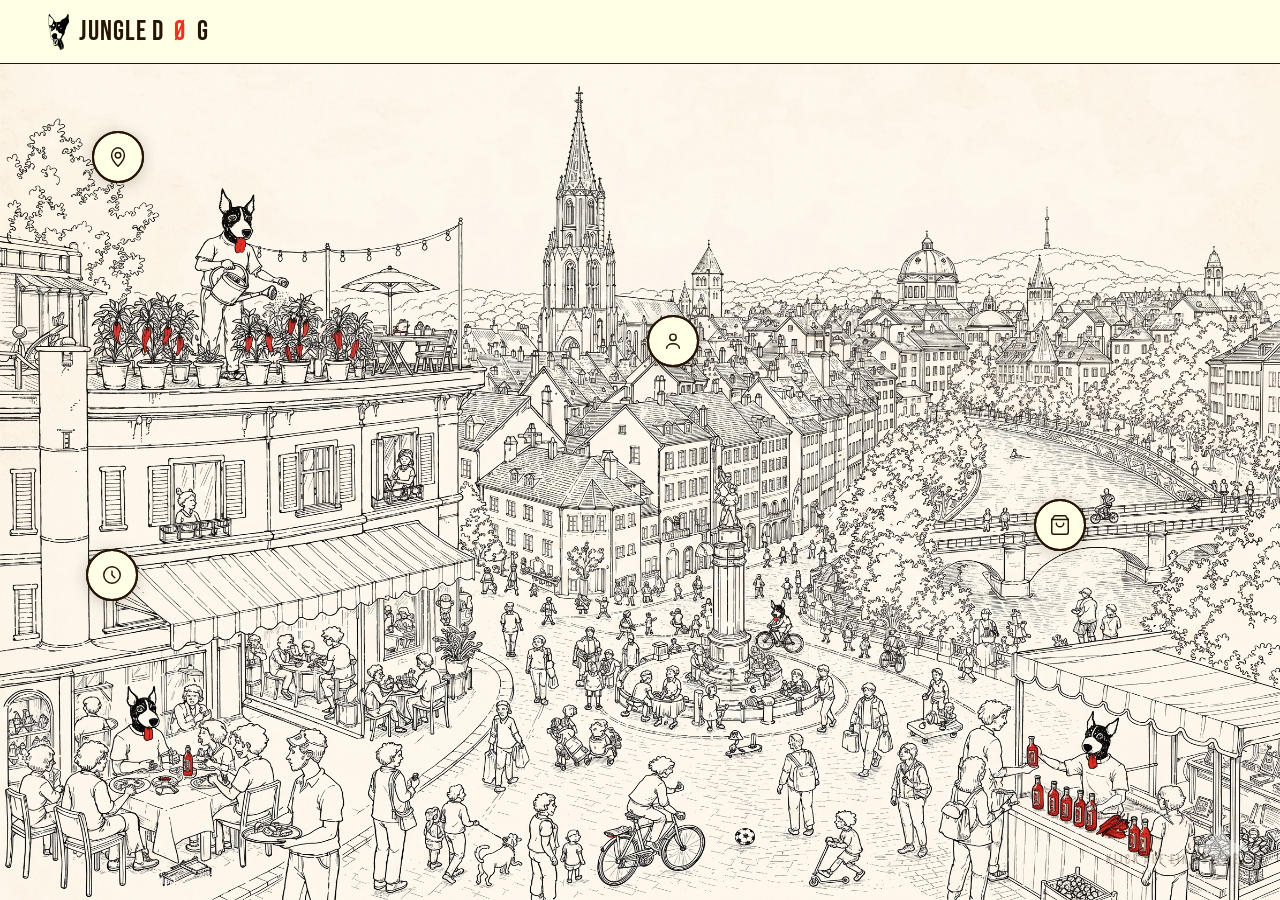
==== index.html @ 403538fb "Initial commit: Jungle Døg website ready for Vercel Neo-brutalist design across 5 pages (index, abou" ====
<!DOCTYPE html>
<html lang="de">
<head>
<meta charset="UTF-8">
<meta name="viewport" content="width=device-width, initial-scale=1.0">
<title>JUNGLE DØG — Bern</title>
<link rel="preconnect" href="https://fonts.googleapis.com">
<link rel="preconnect" href="https://fonts.gstatic.com" crossorigin>
<link href="https://fonts.googleapis.com/css2?family=Bebas+Neue&family=Outfit:wght@300;400;500;600&display=swap" rel="stylesheet">
<style>
*, *::before, *::after { margin: 0; padding: 0; box-sizing: border-box; }

:root {
  --beige: #FFFFE5;
  --red:   #ED3221;
  --dark:  #261507;
  --mid:   #7A6A55;
  --font-display: 'Bebas Neue', sans-serif;
  --font-body:    'Outfit', sans-serif;
}

html, body {
  width: 100%; height: 100%;
  overflow: hidden;
  background: var(--beige);
}

/* ── NAV ── */
nav {
  position: fixed;
  top: 0; left: 0; right: 0;
  z-index: 100;
  display: flex;
  align-items: center;
  justify-content: space-between;
  padding: 0 48px;
  height: 64px;
  background: var(--beige);
  border-bottom: 1.5px solid var(--dark);
}
.nav-logo {
  font-family: var(--font-display);
  font-size: 28px;
  letter-spacing: 0.04em;
  color: var(--dark);
  text-decoration: none;
  display: flex;
  align-items: center;
  gap: 10px;
}
.nav-logo img { height: 36px; width: auto; }
.nav-logo span { color: var(--red); }

/* ── HERO ── */
#hero {
  position: fixed;
  top: 64px; left: 0; right: 0; bottom: 0;
  overflow: hidden;
  background: #F5F0E0;
}
#hero-img {
  width: 100%; height: 100%;
  object-fit: fill;
  display: block;
}

/* ── HOTSPOTS ── */
.hotspot {
  position: absolute;
  display: flex;
  flex-direction: column;
  align-items: center;
  text-decoration: none;
  cursor: pointer;
}
.hotspot-ring {
  width: 52px; height: 52px;
  border-radius: 50%;
  border: 2px solid var(--dark);
  background: var(--beige);
  display: flex; align-items: center; justify-content: center;
  transition: background 0.25s, transform 0.25s;
  box-shadow: 0 2px 16px rgba(38,21,7,0.22);
}
.hotspot-ring svg { width: 22px; height: 22px; }
.hotspot::before {
  content: '';
  position: absolute;
  top: 0; left: 50%;
  transform: translateX(-50%);
  width: 52px; height: 52px;
  border-radius: 50%;
  border: 2px solid var(--dark);
  animation: pulseHot 2.2s ease-out infinite;
  pointer-events: none;
}
.hotspot:nth-child(2)::before { animation-delay: 0.55s; }
.hotspot:nth-child(3)::before { animation-delay: 1.1s; }
.hotspot:nth-child(4)::before { animation-delay: 1.65s; }
@keyframes pulseHot {
  0%   { opacity: 0.65; transform: translateX(-50%) scale(1); }
  100% { opacity: 0;    transform: translateX(-50%) scale(2.4); }
}
.hotspot:hover .hotspot-ring {
  background: var(--dark);
  transform: scale(1.15);
}
.hotspot:hover .hotspot-ring svg path,
.hotspot:hover .hotspot-ring svg rect,
.hotspot:hover .hotspot-ring svg circle,
.hotspot:hover .hotspot-ring svg line,
.hotspot:hover .hotspot-ring svg polyline { stroke: var(--beige) !important; }

.hotspot-label {
  margin-top: 9px;
  font-family: var(--font-body);
  font-size: 11px;
  font-weight: 700;
  letter-spacing: 0.14em;
  text-transform: uppercase;
  color: var(--dark);
  background: var(--beige);
  padding: 4px 11px;
  border: 1.5px solid var(--dark);
  white-space: nowrap;
  opacity: 0;
  transform: translateY(5px);
  transition: opacity 0.2s, transform 0.2s;
  pointer-events: none;
}
.hotspot:hover .hotspot-label {
  opacity: 1;
  transform: translateY(0);
}

/* Hotspot positions */
#hs-anbau   { top: 8%;  left: 6%; }
#hs-about   { top: 30%; left: 45%; }
#hs-gastro  { top: 58%; left: 5%; }
#hs-shop    { top: 52%; left: 80%; }

/* ── CORNER TAG ── */
.corner-tag {
  position: fixed;
  bottom: 32px;
  right: 40px;
  font-family: var(--font-display);
  font-size: 13px;
  letter-spacing: 0.18em;
  color: var(--mid);
  text-transform: uppercase;
  pointer-events: none;
  animation: fadeTag 3s ease 1s both;
}
@keyframes fadeTag {
  0%   { opacity: 0; transform: translateY(6px); }
  30%  { opacity: 1; transform: translateY(0); }
  70%  { opacity: 1; }
  100% { opacity: 0.4; }
}
</style>
</head>
<body>

<nav>
  <a href="/" class="nav-logo">
    <img src="uploads/Jungle Dog Logo.svg" alt="Jungle Dog Logo">
    JUNGLE D<span>Ø</span>G
  </a>
</nav>

<section id="hero">
  <img id="hero-img" src="uploads/jungle-dog-in-bern.png" alt="Jungle Dog in Bern">

  <!-- Anbau -->
  <a class="hotspot" id="hs-anbau" href="anbau.html">
    <div class="hotspot-ring">
      <svg viewBox="0 0 24 24" fill="none">
        <path d="M12 2C8 2 5 6 5 10C5 15 12 22 12 22C12 22 19 15 19 10C19 6 16 2 12 2Z" stroke="#261507" stroke-width="1.6" stroke-linecap="round" stroke-linejoin="round"/>
        <circle cx="12" cy="10" r="3" stroke="#261507" stroke-width="1.6"/>
      </svg>
    </div>
    <span class="hotspot-label">Anbau →</span>
  </a>

  <!-- Über den Jungle Dog -->
  <a class="hotspot" id="hs-about" href="about.html">
    <div class="hotspot-ring">
      <svg viewBox="0 0 24 24" fill="none">
        <circle cx="12" cy="8" r="3.5" stroke="#261507" stroke-width="1.6"/>
        <path d="M5 20C5 17 8 15 12 15C16 15 19 17 19 20" stroke="#261507" stroke-width="1.6" stroke-linecap="round"/>
      </svg>
    </div>
    <span class="hotspot-label">Über den Jungle Dog →</span>
  </a>

  <!-- Partner -->
  <a class="hotspot" id="hs-gastro" href="partner.html">
    <div class="hotspot-ring">
      <svg viewBox="0 0 24 24" fill="none">
        <circle cx="12" cy="12" r="9" stroke="#261507" stroke-width="1.6"/>
        <path d="M12 8V12L15 15" stroke="#261507" stroke-width="1.6" stroke-linecap="round"/>
      </svg>
    </div>
    <span class="hotspot-label">Partner →</span>
  </a>

  <!-- Shop -->
  <a class="hotspot" id="hs-shop" href="shop.html">
    <div class="hotspot-ring">
      <svg viewBox="0 0 24 24" fill="none">
        <path d="M6 2L3 6V20C3 21.1 3.9 22 5 22H19C20.1 22 21 21.1 21 20V6L18 2H6Z" stroke="#261507" stroke-width="1.6" stroke-linecap="round" stroke-linejoin="round"/>
        <line x1="3" y1="6" x2="21" y2="6" stroke="#261507" stroke-width="1.6" stroke-linecap="round"/>
        <path d="M16 10C16 12.2 14.2 14 12 14C9.8 14 8 12.2 8 10" stroke="#261507" stroke-width="1.6" stroke-linecap="round"/>
      </svg>
    </div>
    <span class="hotspot-label">Shop →</span>
  </a>
</section>

<div class="corner-tag">Klick auf eine Szene</div>

</body>
</html>
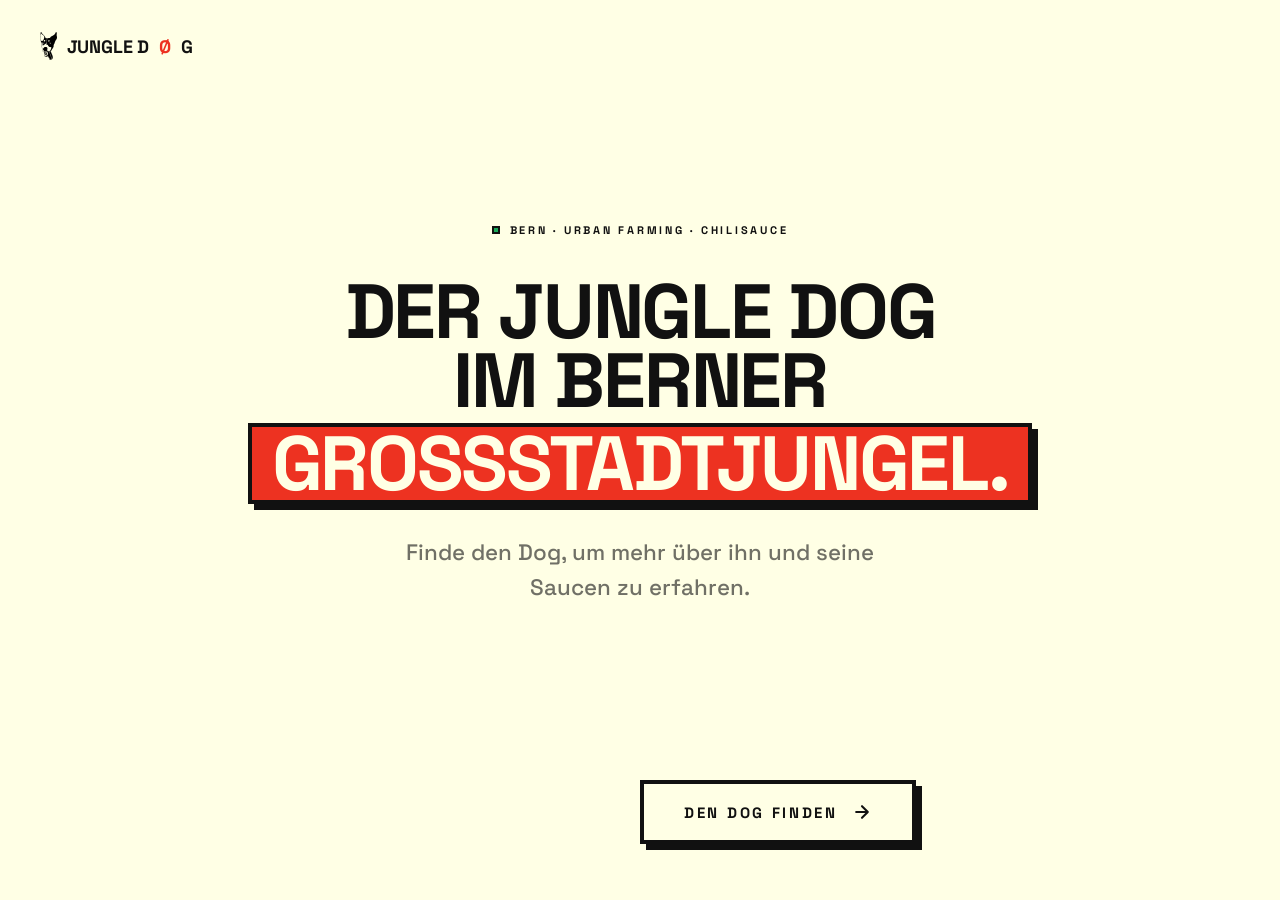
==== commit 149f254d: "Add smooth mouse parallax on intro background image LERP-based parallax (factor 0.06, ~750ms feel) m" ====
--- a/index.html
+++ b/index.html
@@ -6,219 +6,297 @@
 <title>JUNGLE DØG — Bern</title>
 <link rel="preconnect" href="https://fonts.googleapis.com">
 <link rel="preconnect" href="https://fonts.gstatic.com" crossorigin>
-<link href="https://fonts.googleapis.com/css2?family=Bebas+Neue&family=Outfit:wght@300;400;500;600&display=swap" rel="stylesheet">
+<link href="https://fonts.googleapis.com/css2?family=Space+Grotesk:wght@400;500;700;900&display=swap" rel="stylesheet">
 <style>
 *, *::before, *::after { margin: 0; padding: 0; box-sizing: border-box; }
 
 :root {
   --beige: #FFFFE5;
   --red:   #ED3221;
-  --dark:  #261507;
-  --mid:   #7A6A55;
-  --font-display: 'Bebas Neue', sans-serif;
-  --font-body:    'Outfit', sans-serif;
+  --green: #1AAA5A;
+  --dark:  #111111;
+  --font:  'Space Grotesk', sans-serif;
 }
 
 html, body {
   width: 100%; height: 100%;
   overflow: hidden;
   background: var(--beige);
-}
-
-/* ── NAV ── */
-nav {
+  font-family: var(--font);
+}
+
+/* ── BACKGROUND IMAGE (parallax + zooms on click) ── */
+#bg {
   position: fixed;
-  top: 0; left: 0; right: 0;
-  z-index: 100;
+  inset: -5%;          /* oversized so parallax never shows edges */
+  width: 110%;
+  height: 110%;
+  background-image: url('uploads/jungle-dog-in-bern.png');
+  background-size: cover;
+  background-position: center;
+  transform: scale(1.06);
+  transform-origin: center center;
+  opacity: 1;          /* always visible — intro layer sits on top */
+  will-change: transform;
+  z-index: 0;
+}
+
+/* ── INTRO LAYER ── */
+#intro {
+  position: fixed;
+  inset: 0;
+  z-index: 10;
+  background: var(--beige);
   display: flex;
+  flex-direction: column;
   align-items: center;
-  justify-content: space-between;
-  padding: 0 48px;
-  height: 64px;
+  justify-content: center;
+  text-align: center;
+  padding: 48px 24px 120px;
+  transition: opacity 0.6s ease 0.8s;
+}
+#intro.hidden {
+  opacity: 0;
+  pointer-events: none;
+}
+
+/* ── EYEBROW ── */
+.intro-eyebrow {
+  display: inline-flex;
+  align-items: center;
+  gap: 10px;
+  font-size: 11px;
+  font-weight: 900;
+  letter-spacing: 0.25em;
+  text-transform: uppercase;
+  color: var(--dark);
+  opacity: 0;
+  transform: translateY(15px);
+  animation: fadeUp 0.75s cubic-bezier(0.645, 0.045, 0.355, 1) 0.2s forwards;
+  margin-bottom: 40px;
+}
+.eyebrow-dot {
+  width: 8px; height: 8px;
+  background: var(--green);
+  border: 2px solid var(--dark);
+  flex-shrink: 0;
+}
+
+/* ── TITLE ── */
+.intro-title {
+  font-size: clamp(2.2rem, 6vw, 7rem);
+  font-weight: 900;
+  line-height: 0.9;
+  letter-spacing: -0.03em;
+  text-transform: uppercase;
+  color: var(--dark);
+  max-width: 900px;
+  opacity: 0;
+  transform: translateY(15px);
+  animation: fadeUp 0.75s cubic-bezier(0.645, 0.045, 0.355, 1) 0.45s forwards;
+  margin-bottom: 32px;
+}
+.intro-title .hl {
+  display: inline-block;
+  background: var(--red);
+  color: var(--beige);
+  border: 4px solid var(--dark);
+  box-shadow: 6px 6px 0 var(--dark);
+  padding: 2px 20px;
+  margin-top: 8px;
+}
+
+/* ── SUBTITLE ── */
+.intro-sub {
+  font-size: clamp(1rem, 2vw, 1.4rem);
+  font-weight: 500;
+  line-height: 1.55;
+  color: rgba(17,17,17,0.6);
+  max-width: 520px;
+  opacity: 0;
+  transform: translateY(15px);
+  animation: fadeUp 0.75s cubic-bezier(0.645, 0.045, 0.355, 1) 0.7s forwards;
+}
+
+/* ── BUTTON (fixed bottom, like Max Mara) ── */
+.intro-btn-wrap {
+  position: fixed;
+  bottom: clamp(32px, 5vw, 56px);
+  left: 50%;
+  transform: translateX(-50%);
+  z-index: 20;
+  opacity: 0;
+  animation: fadeUp 0.75s cubic-bezier(0.645, 0.045, 0.355, 1) 1.0s forwards;
+}
+.intro-btn-wrap.hidden {
+  opacity: 0 !important;
+  pointer-events: none;
+  transition: opacity 0.4s ease;
+}
+
+.intro-btn {
+  display: inline-flex;
+  align-items: center;
+  gap: 14px;
+  font-family: var(--font);
+  font-size: clamp(12px, 1.4vw, 15px);
+  font-weight: 900;
+  letter-spacing: 0.18em;
+  text-transform: uppercase;
+  text-decoration: none;
+  color: var(--dark);
   background: var(--beige);
-  border-bottom: 1.5px solid var(--dark);
-}
-.nav-logo {
-  font-family: var(--font-display);
-  font-size: 28px;
-  letter-spacing: 0.04em;
+  border: 4px solid var(--dark);
+  box-shadow: 6px 6px 0 var(--dark);
+  padding: 18px 40px;
+  cursor: pointer;
+  white-space: nowrap;
+  transition: box-shadow 0.2s ease, transform 0.2s ease;
+}
+.intro-btn:hover {
+  box-shadow: 2px 2px 0 var(--dark);
+  transform: translate(4px, 4px);
+}
+.intro-btn svg {
+  transition: transform 0.3s ease;
+}
+.intro-btn:hover svg {
+  transform: translateX(4px);
+}
+
+/* ── LOGO (top left) ── */
+.intro-logo {
+  position: fixed;
+  top: 32px;
+  left: 40px;
+  z-index: 20;
+  font-size: 18px;
+  font-weight: 900;
+  letter-spacing: -0.01em;
+  text-transform: uppercase;
   color: var(--dark);
   text-decoration: none;
   display: flex;
   align-items: center;
   gap: 10px;
-}
-.nav-logo img { height: 36px; width: auto; }
-.nav-logo span { color: var(--red); }
-
-/* ── HERO ── */
-#hero {
-  position: fixed;
-  top: 64px; left: 0; right: 0; bottom: 0;
-  overflow: hidden;
-  background: #F5F0E0;
-}
-#hero-img {
-  width: 100%; height: 100%;
-  object-fit: fill;
-  display: block;
-}
-
-/* ── HOTSPOTS ── */
-.hotspot {
-  position: absolute;
-  display: flex;
-  flex-direction: column;
-  align-items: center;
-  text-decoration: none;
-  cursor: pointer;
-}
-.hotspot-ring {
-  width: 52px; height: 52px;
-  border-radius: 50%;
-  border: 2px solid var(--dark);
-  background: var(--beige);
-  display: flex; align-items: center; justify-content: center;
-  transition: background 0.25s, transform 0.25s;
-  box-shadow: 0 2px 16px rgba(38,21,7,0.22);
-}
-.hotspot-ring svg { width: 22px; height: 22px; }
-.hotspot::before {
-  content: '';
-  position: absolute;
-  top: 0; left: 50%;
-  transform: translateX(-50%);
-  width: 52px; height: 52px;
-  border-radius: 50%;
-  border: 2px solid var(--dark);
-  animation: pulseHot 2.2s ease-out infinite;
-  pointer-events: none;
-}
-.hotspot:nth-child(2)::before { animation-delay: 0.55s; }
-.hotspot:nth-child(3)::before { animation-delay: 1.1s; }
-.hotspot:nth-child(4)::before { animation-delay: 1.65s; }
-@keyframes pulseHot {
-  0%   { opacity: 0.65; transform: translateX(-50%) scale(1); }
-  100% { opacity: 0;    transform: translateX(-50%) scale(2.4); }
-}
-.hotspot:hover .hotspot-ring {
-  background: var(--dark);
-  transform: scale(1.15);
-}
-.hotspot:hover .hotspot-ring svg path,
-.hotspot:hover .hotspot-ring svg rect,
-.hotspot:hover .hotspot-ring svg circle,
-.hotspot:hover .hotspot-ring svg line,
-.hotspot:hover .hotspot-ring svg polyline { stroke: var(--beige) !important; }
-
-.hotspot-label {
-  margin-top: 9px;
-  font-family: var(--font-body);
-  font-size: 11px;
-  font-weight: 700;
-  letter-spacing: 0.14em;
-  text-transform: uppercase;
-  color: var(--dark);
-  background: var(--beige);
-  padding: 4px 11px;
-  border: 1.5px solid var(--dark);
-  white-space: nowrap;
-  opacity: 0;
-  transform: translateY(5px);
-  transition: opacity 0.2s, transform 0.2s;
-  pointer-events: none;
-}
-.hotspot:hover .hotspot-label {
-  opacity: 1;
-  transform: translateY(0);
-}
-
-/* Hotspot positions */
-#hs-anbau   { top: 8%;  left: 6%; }
-#hs-about   { top: 30%; left: 45%; }
-#hs-gastro  { top: 58%; left: 5%; }
-#hs-shop    { top: 52%; left: 80%; }
-
-/* ── CORNER TAG ── */
-.corner-tag {
-  position: fixed;
-  bottom: 32px;
-  right: 40px;
-  font-family: var(--font-display);
-  font-size: 13px;
-  letter-spacing: 0.18em;
-  color: var(--mid);
-  text-transform: uppercase;
-  pointer-events: none;
-  animation: fadeTag 3s ease 1s both;
-}
-@keyframes fadeTag {
-  0%   { opacity: 0; transform: translateY(6px); }
-  30%  { opacity: 1; transform: translateY(0); }
-  70%  { opacity: 1; }
-  100% { opacity: 0.4; }
+  opacity: 0;
+  animation: fadeUp 0.6s ease 0.1s forwards;
+}
+.intro-logo img { height: 28px; width: auto; }
+.intro-logo .ø { color: var(--red); }
+
+/* ── ANIMATION ── */
+@keyframes fadeUp {
+  from { opacity: 0; transform: translateY(15px); }
+  to   { opacity: 1; transform: translateY(0); }
+}
+
+@media (prefers-reduced-motion: reduce) {
+  .intro-eyebrow, .intro-title, .intro-sub, .intro-btn-wrap, .intro-logo {
+    animation: none;
+    opacity: 1;
+    transform: none;
+  }
+  #bg { transition: none; }
 }
 </style>
 </head>
 <body>
 
-<nav>
-  <a href="/" class="nav-logo">
-    <img src="uploads/Jungle Dog Logo.svg" alt="Jungle Dog Logo">
-    JUNGLE D<span>Ø</span>G
+<div id="bg"></div>
+
+<a href="/map" class="intro-logo" aria-label="Jungle Dog Startseite">
+  <img src="uploads/Jungle Dog Logo.svg" alt="Jungle Dog Logo">
+  JUNGLE D<span class="ø">Ø</span>G
+</a>
+
+<div id="intro">
+  <div class="intro-eyebrow">
+    <span class="eyebrow-dot"></span>
+    Bern · Urban Farming · Chilisauce
+  </div>
+  <h1 class="intro-title">
+    Der Jungle Dog<br>
+    im Berner<br>
+    <span class="hl">Grossstadtjungel.</span>
+  </h1>
+  <p class="intro-sub">
+    Finde den Dog, um mehr über ihn und seine Saucen zu erfahren.
+  </p>
+</div>
+
+<div class="intro-btn-wrap" id="btn-wrap">
+  <a href="/map" class="intro-btn" id="cta-btn">
+    Den Dog finden
+    <svg width="20" height="20" viewBox="0 0 24 24" fill="none">
+      <path d="M5 12H19M19 12L12 5M19 12L12 19" stroke="currentColor" stroke-width="2.5" stroke-linecap="round" stroke-linejoin="round"/>
+    </svg>
   </a>
-</nav>
-
-<section id="hero">
-  <img id="hero-img" src="uploads/jungle-dog-in-bern.png" alt="Jungle Dog in Bern">
-
-  <!-- Anbau -->
-  <a class="hotspot" id="hs-anbau" href="anbau.html">
-    <div class="hotspot-ring">
-      <svg viewBox="0 0 24 24" fill="none">
-        <path d="M12 2C8 2 5 6 5 10C5 15 12 22 12 22C12 22 19 15 19 10C19 6 16 2 12 2Z" stroke="#261507" stroke-width="1.6" stroke-linecap="round" stroke-linejoin="round"/>
-        <circle cx="12" cy="10" r="3" stroke="#261507" stroke-width="1.6"/>
-      </svg>
-    </div>
-    <span class="hotspot-label">Anbau →</span>
-  </a>
-
-  <!-- Über den Jungle Dog -->
-  <a class="hotspot" id="hs-about" href="about.html">
-    <div class="hotspot-ring">
-      <svg viewBox="0 0 24 24" fill="none">
-        <circle cx="12" cy="8" r="3.5" stroke="#261507" stroke-width="1.6"/>
-        <path d="M5 20C5 17 8 15 12 15C16 15 19 17 19 20" stroke="#261507" stroke-width="1.6" stroke-linecap="round"/>
-      </svg>
-    </div>
-    <span class="hotspot-label">Über den Jungle Dog →</span>
-  </a>
-
-  <!-- Partner -->
-  <a class="hotspot" id="hs-gastro" href="partner.html">
-    <div class="hotspot-ring">
-      <svg viewBox="0 0 24 24" fill="none">
-        <circle cx="12" cy="12" r="9" stroke="#261507" stroke-width="1.6"/>
-        <path d="M12 8V12L15 15" stroke="#261507" stroke-width="1.6" stroke-linecap="round"/>
-      </svg>
-    </div>
-    <span class="hotspot-label">Partner →</span>
-  </a>
-
-  <!-- Shop -->
-  <a class="hotspot" id="hs-shop" href="shop.html">
-    <div class="hotspot-ring">
-      <svg viewBox="0 0 24 24" fill="none">
-        <path d="M6 2L3 6V20C3 21.1 3.9 22 5 22H19C20.1 22 21 21.1 21 20V6L18 2H6Z" stroke="#261507" stroke-width="1.6" stroke-linecap="round" stroke-linejoin="round"/>
-        <line x1="3" y1="6" x2="21" y2="6" stroke="#261507" stroke-width="1.6" stroke-linecap="round"/>
-        <path d="M16 10C16 12.2 14.2 14 12 14C9.8 14 8 12.2 8 10" stroke="#261507" stroke-width="1.6" stroke-linecap="round"/>
-      </svg>
-    </div>
-    <span class="hotspot-label">Shop →</span>
-  </a>
-</section>
-
-<div class="corner-tag">Klick auf eine Szene</div>
+</div>
+
+<script>
+const btn     = document.getElementById('cta-btn');
+const intro   = document.getElementById('intro');
+const btnWrap = document.getElementById('btn-wrap');
+const bg      = document.getElementById('bg');
+
+// ── MOUSE PARALLAX ──────────────────────────────────────────────
+// Smooth LERP-based parallax identical to Max Mara's Apollo system.
+// Mouse offset from centre → gentle translate on the background image.
+// Range: ±20px horizontal, ±14px vertical (scaled by viewport).
+const PARALLAX_X  = 20;   // max px shift left/right
+const PARALLAX_Y  = 14;   // max px shift up/down
+const LERP_FACTOR = 0.06; // smoothing (0 = never arrives, 1 = instant) — ~750ms feel
+
+let mouseX = 0, mouseY = 0;   // raw target (normalised –1…1)
+let curX   = 0, curY   = 0;   // current smoothed value
+let animating = false;         // becomes false after click
+
+document.addEventListener('pointermove', (e) => {
+  mouseX = (e.clientX / window.innerWidth  * 2 - 1); // –1 … +1
+  mouseY = (e.clientY / window.innerHeight * 2 - 1);
+}, { passive: true });
+
+function parallaxLoop() {
+  if (animating) return; // hand off to zoom animation on click
+
+  // LERP toward target
+  curX += (mouseX - curX) * LERP_FACTOR;
+  curY += (mouseY - curY) * LERP_FACTOR;
+
+  const tx = curX * PARALLAX_X;
+  const ty = curY * PARALLAX_Y;
+
+  // Keep base scale slightly >1 so parallax shift never reveals edges
+  bg.style.transform = `scale(1.06) translate(${tx}px, ${ty}px)`;
+
+  requestAnimationFrame(parallaxLoop);
+}
+
+// Start loop once bg is visible (it fades in via CSS opacity)
+requestAnimationFrame(parallaxLoop);
+
+// ── CLICK → ZOOM ────────────────────────────────────────────────
+btn.addEventListener('click', function(e) {
+  e.preventDefault();
+  const dest = btn.getAttribute('href');
+
+  animating = true;
+
+  // Fade out text + button
+  intro.classList.add('hidden');
+  btnWrap.classList.add('hidden');
+
+  // Override parallax transform with CSS zoom transition
+  bg.style.transition = 'transform 1.4s cubic-bezier(0.4, 0, 0.2, 1), opacity 1.4s cubic-bezier(0.4, 0, 0.2, 1)';
+  requestAnimationFrame(() => {
+    bg.style.transform = 'scale(1.18)';
+    bg.style.opacity   = '1';
+  });
+
+  setTimeout(() => { window.location.href = dest; }, 1400);
+});
+</script>
 
 </body>
 </html>
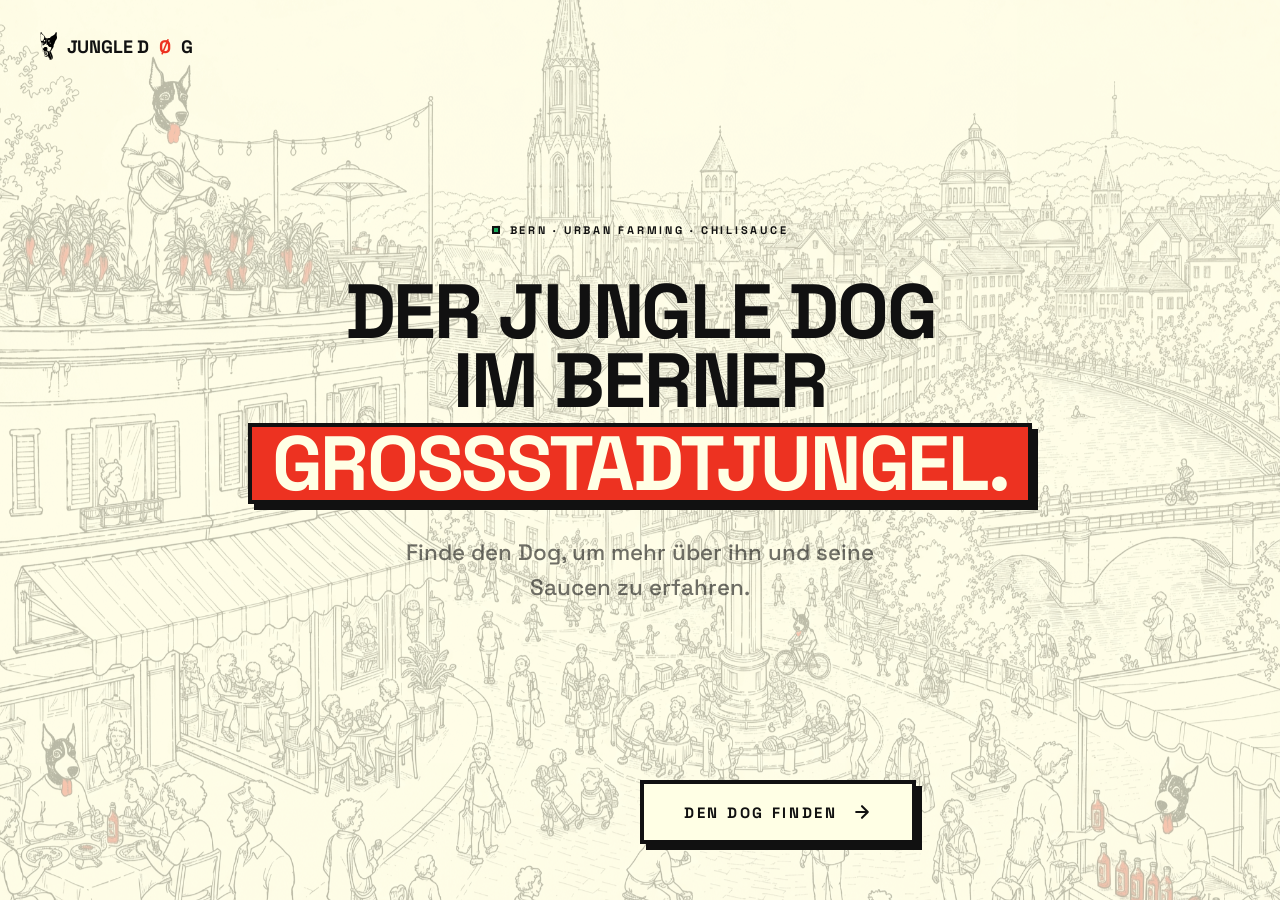
==== commit 605196f4: "Fix parallax: make background image visible during intro Removed opaque beige background from #intro" ====
--- a/index.html
+++ b/index.html
@@ -28,7 +28,7 @@
 /* ── BACKGROUND IMAGE (parallax + zooms on click) ── */
 #bg {
   position: fixed;
-  inset: -5%;          /* oversized so parallax never shows edges */
+  inset: -5%;
   width: 110%;
   height: 110%;
   background-image: url('uploads/jungle-dog-in-bern.png');
@@ -36,17 +36,27 @@
   background-position: center;
   transform: scale(1.06);
   transform-origin: center center;
-  opacity: 1;          /* always visible — intro layer sits on top */
   will-change: transform;
   z-index: 0;
 }
 
+/* beige overlay so text stays readable */
+#bg-overlay {
+  position: fixed;
+  inset: 0;
+  z-index: 1;
+  background: rgba(255, 255, 229, 0.72);
+  transition: opacity 0.6s ease 0.8s;
+  pointer-events: none;
+}
+#bg-overlay.hidden { opacity: 0; }
+
 /* ── INTRO LAYER ── */
 #intro {
   position: fixed;
   inset: 0;
   z-index: 10;
-  background: var(--beige);
+  background: transparent;
   display: flex;
   flex-direction: column;
   align-items: center;
@@ -204,6 +214,7 @@
 <body>
 
 <div id="bg"></div>
+<div id="bg-overlay"></div>
 
 <a href="/map" class="intro-logo" aria-label="Jungle Dog Startseite">
   <img src="uploads/Jungle Dog Logo.svg" alt="Jungle Dog Logo">
@@ -235,10 +246,11 @@
 </div>
 
 <script>
-const btn     = document.getElementById('cta-btn');
-const intro   = document.getElementById('intro');
-const btnWrap = document.getElementById('btn-wrap');
-const bg      = document.getElementById('bg');
+const btn       = document.getElementById('cta-btn');
+const intro     = document.getElementById('intro');
+const btnWrap   = document.getElementById('btn-wrap');
+const bg        = document.getElementById('bg');
+const bgOverlay = document.getElementById('bg-overlay');
 
 // ── MOUSE PARALLAX ──────────────────────────────────────────────
 // Smooth LERP-based parallax identical to Max Mara's Apollo system.
@@ -283,9 +295,10 @@
 
   animating = true;
 
-  // Fade out text + button
+  // Fade out text, button and overlay
   intro.classList.add('hidden');
   btnWrap.classList.add('hidden');
+  bgOverlay.classList.add('hidden');
 
   // Override parallax transform with CSS zoom transition
   bg.style.transition = 'transform 1.4s cubic-bezier(0.4, 0, 0.2, 1), opacity 1.4s cubic-bezier(0.4, 0, 0.2, 1)';
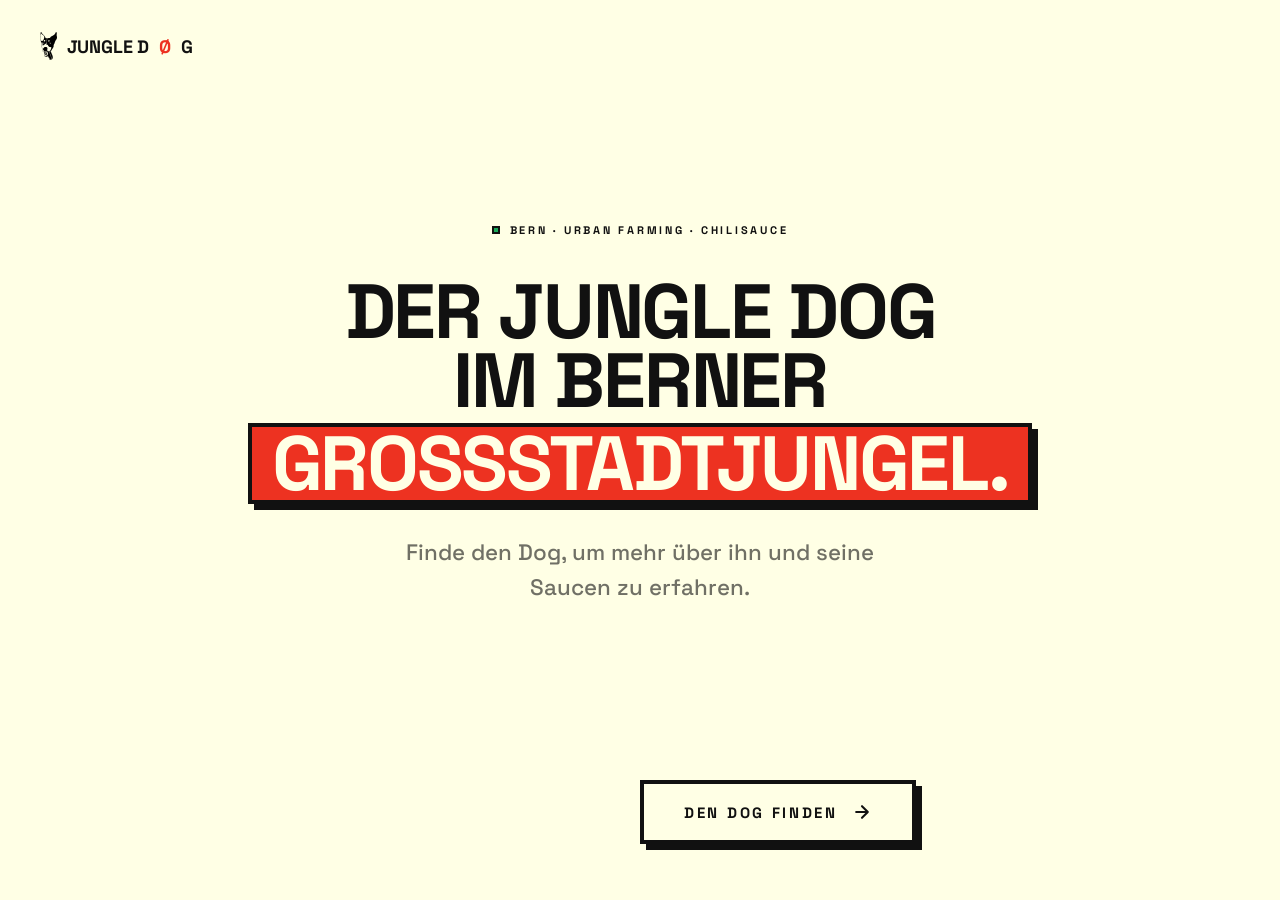
==== commit dcc23895: "Change hero image to Jungle Dog Home.png Co-Authored-By: Claude Sonnet 4.6 <noreply@anthropic.com>" ====
--- a/index.html
+++ b/index.html
@@ -31,7 +31,7 @@
   inset: -5%;
   width: 110%;
   height: 110%;
-  background-image: url('uploads/jungle-dog-in-bern.png');
+  background-image: url('Bilder/Webseite/Jungle Dog Home.png');
   background-size: cover;
   background-position: center;
   transform: scale(1.06);
@@ -253,39 +253,31 @@
 const bgOverlay = document.getElementById('bg-overlay');
 
 // ── MOUSE PARALLAX ──────────────────────────────────────────────
-// Smooth LERP-based parallax identical to Max Mara's Apollo system.
-// Mouse offset from centre → gentle translate on the background image.
-// Range: ±20px horizontal, ±14px vertical (scaled by viewport).
-const PARALLAX_X  = 20;   // max px shift left/right
-const PARALLAX_Y  = 14;   // max px shift up/down
-const LERP_FACTOR = 0.06; // smoothing (0 = never arrives, 1 = instant) — ~750ms feel
-
-let mouseX = 0, mouseY = 0;   // raw target (normalised –1…1)
-let curX   = 0, curY   = 0;   // current smoothed value
-let animating = false;         // becomes false after click
+const PARALLAX_X  = 20;
+const PARALLAX_Y  = 14;
+const LERP_FACTOR = 0.06;
+
+let mouseX = 0, mouseY = 0;
+let curX   = 0, curY   = 0;
+let baseScale = 1.06; // increases to 1.18 during zoom
 
 document.addEventListener('pointermove', (e) => {
-  mouseX = (e.clientX / window.innerWidth  * 2 - 1); // –1 … +1
+  mouseX = (e.clientX / window.innerWidth  * 2 - 1);
   mouseY = (e.clientY / window.innerHeight * 2 - 1);
 }, { passive: true });
 
 function parallaxLoop() {
-  if (animating) return; // hand off to zoom animation on click
-
-  // LERP toward target
   curX += (mouseX - curX) * LERP_FACTOR;
   curY += (mouseY - curY) * LERP_FACTOR;
 
   const tx = curX * PARALLAX_X;
   const ty = curY * PARALLAX_Y;
 
-  // Keep base scale slightly >1 so parallax shift never reveals edges
-  bg.style.transform = `scale(1.06) translate(${tx}px, ${ty}px)`;
+  bg.style.transform = `scale(${baseScale}) translate(${tx}px, ${ty}px)`;
 
   requestAnimationFrame(parallaxLoop);
 }
 
-// Start loop once bg is visible (it fades in via CSS opacity)
 requestAnimationFrame(parallaxLoop);
 
 // ── CLICK → ZOOM ────────────────────────────────────────────────
@@ -293,21 +285,35 @@
   e.preventDefault();
   const dest = btn.getAttribute('href');
 
-  animating = true;
-
   // Fade out text, button and overlay
   intro.classList.add('hidden');
   btnWrap.classList.add('hidden');
   bgOverlay.classList.add('hidden');
 
-  // Override parallax transform with CSS zoom transition
-  bg.style.transition = 'transform 1.4s cubic-bezier(0.4, 0, 0.2, 1), opacity 1.4s cubic-bezier(0.4, 0, 0.2, 1)';
-  requestAnimationFrame(() => {
-    bg.style.transform = 'scale(1.18)';
-    bg.style.opacity   = '1';
-  });
-
-  setTimeout(() => { window.location.href = dest; }, 1400);
+  // Animate baseScale from 1.06 → 1.18 over 1400ms
+  // parallaxLoop keeps running and reads the updated baseScale each frame
+  const startScale = 1.06;
+  const endScale   = 1.18;
+  const duration   = 1400;
+  const startTime  = performance.now();
+
+  function easeInOut(t) {
+    return t < 0.5 ? 2 * t * t : -1 + (4 - 2 * t) * t;
+  }
+
+  function zoomTick(now) {
+    const elapsed  = now - startTime;
+    const progress = Math.min(elapsed / duration, 1);
+    baseScale = startScale + (endScale - startScale) * easeInOut(progress);
+
+    if (progress < 1) {
+      requestAnimationFrame(zoomTick);
+    } else {
+      window.location.href = dest;
+    }
+  }
+
+  requestAnimationFrame(zoomTick);
 });
 </script>
 
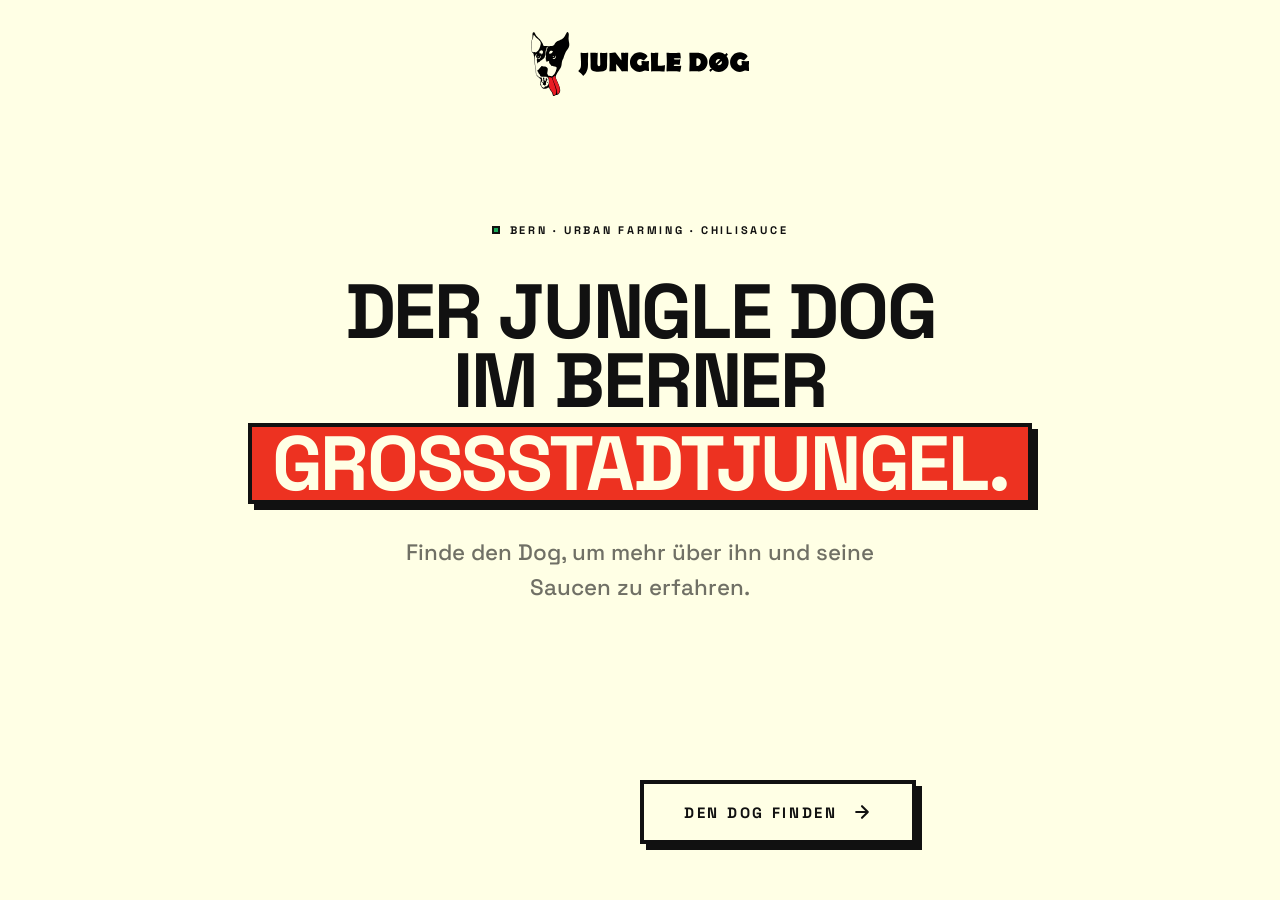
==== commit e3a7b6f2: "Center logo (SVG mit Schrift) and layout on intro page Co-Authored-By: Claude Sonnet 4.6 <noreply@an" ====
--- a/index.html
+++ b/index.html
@@ -31,7 +31,7 @@
   inset: -5%;
   width: 110%;
   height: 110%;
-  background-image: url('Bilder/Webseite/Jungle Dog Home.png');
+  background-image: url('Bilder/Webseite/jungle-dog-home.png');
   background-size: cover;
   background-position: center;
   transform: scale(1.06);
@@ -174,26 +174,23 @@
   transform: translateX(4px);
 }
 
-/* ── LOGO (top left) ── */
+/* ── LOGO (top center) ── */
 .intro-logo {
   position: fixed;
   top: 32px;
-  left: 40px;
+  left: 50%;
+  transform: translateX(-50%);
   z-index: 20;
-  font-size: 18px;
-  font-weight: 900;
-  letter-spacing: -0.01em;
-  text-transform: uppercase;
-  color: var(--dark);
   text-decoration: none;
-  display: flex;
-  align-items: center;
-  gap: 10px;
-  opacity: 0;
-  animation: fadeUp 0.6s ease 0.1s forwards;
-}
-.intro-logo img { height: 28px; width: auto; }
-.intro-logo .ø { color: var(--red); }
+  display: block;
+  opacity: 0;
+  animation: fadeLogoIn 0.6s ease 0.1s forwards;
+}
+.intro-logo img { height: 64px; width: auto; display: block; }
+@keyframes fadeLogoIn {
+  from { opacity: 0; transform: translateX(-50%) translateY(-8px); }
+  to   { opacity: 1; transform: translateX(-50%) translateY(0); }
+}
 
 /* ── ANIMATION ── */
 @keyframes fadeUp {
@@ -202,11 +199,16 @@
 }
 
 @media (prefers-reduced-motion: reduce) {
-  .intro-eyebrow, .intro-title, .intro-sub, .intro-btn-wrap, .intro-logo {
+  .intro-eyebrow, .intro-title, .intro-sub, .intro-btn-wrap {
     animation: none;
     opacity: 1;
     transform: none;
   }
+  .intro-logo {
+    animation: none;
+    opacity: 1;
+    transform: translateX(-50%);
+  }
   #bg { transition: none; }
 }
 </style>
@@ -217,8 +219,7 @@
 <div id="bg-overlay"></div>
 
 <a href="/map" class="intro-logo" aria-label="Jungle Dog Startseite">
-  <img src="uploads/Jungle Dog Logo.svg" alt="Jungle Dog Logo">
-  JUNGLE D<span class="ø">Ø</span>G
+  <img src="Bilder/Logo/jungle-dog-logo-mit-schrift.svg" alt="Jungle Dog Logo">
 </a>
 
 <div id="intro">
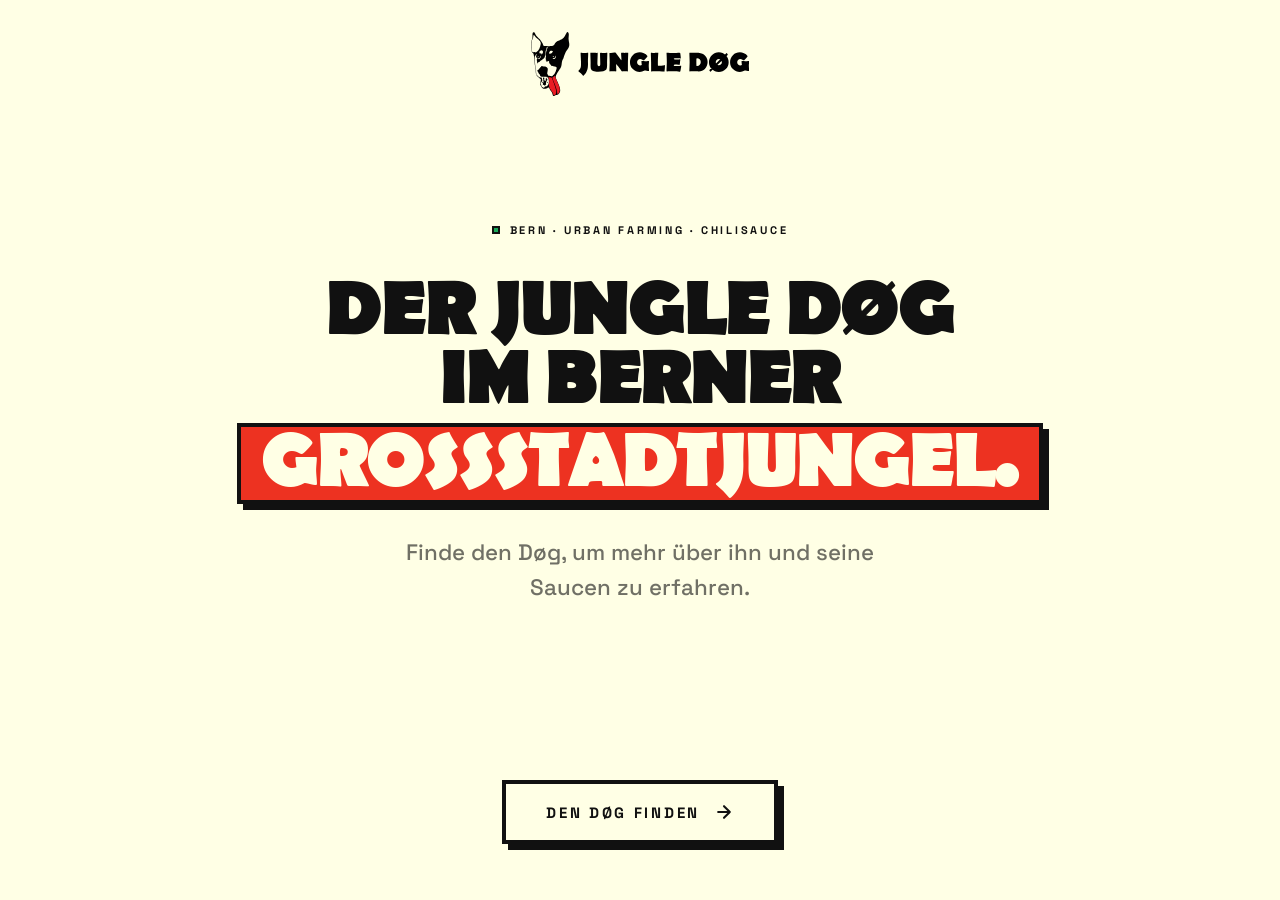
==== commit abc7441e: "Add partner map, tabs, zoom; sauce card redesign, chili icons, T-shirt image - partner.html: interac" ====
--- a/index.html
+++ b/index.html
@@ -1,322 +1,383 @@
 <!DOCTYPE html>
 <html lang="de">
+
 <head>
-<meta charset="UTF-8">
-<meta name="viewport" content="width=device-width, initial-scale=1.0">
-<title>JUNGLE DØG — Bern</title>
-<link rel="preconnect" href="https://fonts.googleapis.com">
-<link rel="preconnect" href="https://fonts.gstatic.com" crossorigin>
-<link href="https://fonts.googleapis.com/css2?family=Space+Grotesk:wght@400;500;700;900&display=swap" rel="stylesheet">
-<style>
-*, *::before, *::after { margin: 0; padding: 0; box-sizing: border-box; }
-
-:root {
-  --beige: #FFFFE5;
-  --red:   #ED3221;
-  --green: #1AAA5A;
-  --dark:  #111111;
-  --font:  'Space Grotesk', sans-serif;
-}
-
-html, body {
-  width: 100%; height: 100%;
-  overflow: hidden;
-  background: var(--beige);
-  font-family: var(--font);
-}
-
-/* ── BACKGROUND IMAGE (parallax + zooms on click) ── */
-#bg {
-  position: fixed;
-  inset: -5%;
-  width: 110%;
-  height: 110%;
-  background-image: url('Bilder/Webseite/jungle-dog-home.png');
-  background-size: cover;
-  background-position: center;
-  transform: scale(1.06);
-  transform-origin: center center;
-  will-change: transform;
-  z-index: 0;
-}
-
-/* beige overlay so text stays readable */
-#bg-overlay {
-  position: fixed;
-  inset: 0;
-  z-index: 1;
-  background: rgba(255, 255, 229, 0.72);
-  transition: opacity 0.6s ease 0.8s;
-  pointer-events: none;
-}
-#bg-overlay.hidden { opacity: 0; }
-
-/* ── INTRO LAYER ── */
-#intro {
-  position: fixed;
-  inset: 0;
-  z-index: 10;
-  background: transparent;
-  display: flex;
-  flex-direction: column;
-  align-items: center;
-  justify-content: center;
-  text-align: center;
-  padding: 48px 24px 120px;
-  transition: opacity 0.6s ease 0.8s;
-}
-#intro.hidden {
-  opacity: 0;
-  pointer-events: none;
-}
-
-/* ── EYEBROW ── */
-.intro-eyebrow {
-  display: inline-flex;
-  align-items: center;
-  gap: 10px;
-  font-size: 11px;
-  font-weight: 900;
-  letter-spacing: 0.25em;
-  text-transform: uppercase;
-  color: var(--dark);
-  opacity: 0;
-  transform: translateY(15px);
-  animation: fadeUp 0.75s cubic-bezier(0.645, 0.045, 0.355, 1) 0.2s forwards;
-  margin-bottom: 40px;
-}
-.eyebrow-dot {
-  width: 8px; height: 8px;
-  background: var(--green);
-  border: 2px solid var(--dark);
-  flex-shrink: 0;
-}
-
-/* ── TITLE ── */
-.intro-title {
-  font-size: clamp(2.2rem, 6vw, 7rem);
-  font-weight: 900;
-  line-height: 0.9;
-  letter-spacing: -0.03em;
-  text-transform: uppercase;
-  color: var(--dark);
-  max-width: 900px;
-  opacity: 0;
-  transform: translateY(15px);
-  animation: fadeUp 0.75s cubic-bezier(0.645, 0.045, 0.355, 1) 0.45s forwards;
-  margin-bottom: 32px;
-}
-.intro-title .hl {
-  display: inline-block;
-  background: var(--red);
-  color: var(--beige);
-  border: 4px solid var(--dark);
-  box-shadow: 6px 6px 0 var(--dark);
-  padding: 2px 20px;
-  margin-top: 8px;
-}
-
-/* ── SUBTITLE ── */
-.intro-sub {
-  font-size: clamp(1rem, 2vw, 1.4rem);
-  font-weight: 500;
-  line-height: 1.55;
-  color: rgba(17,17,17,0.6);
-  max-width: 520px;
-  opacity: 0;
-  transform: translateY(15px);
-  animation: fadeUp 0.75s cubic-bezier(0.645, 0.045, 0.355, 1) 0.7s forwards;
-}
-
-/* ── BUTTON (fixed bottom, like Max Mara) ── */
-.intro-btn-wrap {
-  position: fixed;
-  bottom: clamp(32px, 5vw, 56px);
-  left: 50%;
-  transform: translateX(-50%);
-  z-index: 20;
-  opacity: 0;
-  animation: fadeUp 0.75s cubic-bezier(0.645, 0.045, 0.355, 1) 1.0s forwards;
-}
-.intro-btn-wrap.hidden {
-  opacity: 0 !important;
-  pointer-events: none;
-  transition: opacity 0.4s ease;
-}
-
-.intro-btn {
-  display: inline-flex;
-  align-items: center;
-  gap: 14px;
-  font-family: var(--font);
-  font-size: clamp(12px, 1.4vw, 15px);
-  font-weight: 900;
-  letter-spacing: 0.18em;
-  text-transform: uppercase;
-  text-decoration: none;
-  color: var(--dark);
-  background: var(--beige);
-  border: 4px solid var(--dark);
-  box-shadow: 6px 6px 0 var(--dark);
-  padding: 18px 40px;
-  cursor: pointer;
-  white-space: nowrap;
-  transition: box-shadow 0.2s ease, transform 0.2s ease;
-}
-.intro-btn:hover {
-  box-shadow: 2px 2px 0 var(--dark);
-  transform: translate(4px, 4px);
-}
-.intro-btn svg {
-  transition: transform 0.3s ease;
-}
-.intro-btn:hover svg {
-  transform: translateX(4px);
-}
-
-/* ── LOGO (top center) ── */
-.intro-logo {
-  position: fixed;
-  top: 32px;
-  left: 50%;
-  transform: translateX(-50%);
-  z-index: 20;
-  text-decoration: none;
-  display: block;
-  opacity: 0;
-  animation: fadeLogoIn 0.6s ease 0.1s forwards;
-}
-.intro-logo img { height: 64px; width: auto; display: block; }
-@keyframes fadeLogoIn {
-  from { opacity: 0; transform: translateX(-50%) translateY(-8px); }
-  to   { opacity: 1; transform: translateX(-50%) translateY(0); }
-}
-
-/* ── ANIMATION ── */
-@keyframes fadeUp {
-  from { opacity: 0; transform: translateY(15px); }
-  to   { opacity: 1; transform: translateY(0); }
-}
-
-@media (prefers-reduced-motion: reduce) {
-  .intro-eyebrow, .intro-title, .intro-sub, .intro-btn-wrap {
-    animation: none;
-    opacity: 1;
-    transform: none;
-  }
-  .intro-logo {
-    animation: none;
-    opacity: 1;
-    transform: translateX(-50%);
-  }
-  #bg { transition: none; }
-}
-</style>
+  <meta charset="UTF-8">
+  <meta name="viewport" content="width=device-width, initial-scale=1.0">
+  <title>JUNGLE DØG — Bern</title>
+  <link rel="preconnect" href="https://fonts.googleapis.com">
+  <link rel="preconnect" href="https://fonts.gstatic.com" crossorigin>
+  <link href="https://fonts.googleapis.com/css2?family=Space+Grotesk:wght@400;500;700;900&display=swap"
+    rel="stylesheet">
+  <style>
+    @font-face {
+      font-family: 'Berlin Sans FB Bold';
+      font-style: normal;
+      font-weight: 700;
+      src: url('font/berlin-sans-fb-webfont/BRLNSB.woff') format('woff');
+      font-display: swap;
+    }
+
+    *,
+    *::before,
+    *::after {
+      margin: 0;
+      padding: 0;
+      box-sizing: border-box;
+    }
+
+    :root {
+      --beige: #FFFFE5;
+      --red: #ED3221;
+      --green: #1AAA5A;
+      --dark: #111111;
+      --font: 'Space Grotesk', sans-serif;
+    }
+
+    html,
+    body {
+      width: 100%;
+      height: 100%;
+      overflow: hidden;
+      background: var(--beige);
+      font-family: var(--font);
+    }
+
+    /* ── BACKGROUND IMAGE (parallax + zooms on click) ── */
+    #bg {
+      position: fixed;
+      inset: -5%;
+      width: 110%;
+      height: 110%;
+      background-image: url('Bilder/Webseite/jungle-dog-home.png');
+      background-size: cover;
+      background-position: center;
+      transform: scale(1.06);
+      transform-origin: center center;
+      will-change: transform;
+      z-index: 0;
+    }
+
+    /* beige overlay so text stays readable */
+    #bg-overlay {
+      position: fixed;
+      inset: 0;
+      z-index: 1;
+      background: rgba(255, 255, 229, 0.72);
+      transition: opacity 0.6s ease 0.8s;
+      pointer-events: none;
+    }
+
+    #bg-overlay.hidden {
+      opacity: 0;
+    }
+
+    /* ── INTRO LAYER ── */
+    #intro {
+      position: fixed;
+      inset: 0;
+      z-index: 10;
+      background: transparent;
+      display: flex;
+      flex-direction: column;
+      align-items: center;
+      justify-content: center;
+      text-align: center;
+      padding: 48px 24px 120px;
+      transition: opacity 0.6s ease 0.8s;
+    }
+
+    #intro.hidden {
+      opacity: 0;
+      pointer-events: none;
+    }
+
+    /* ── EYEBROW ── */
+    .intro-eyebrow {
+      display: inline-flex;
+      align-items: center;
+      gap: 10px;
+      font-size: 11px;
+      font-weight: 900;
+      letter-spacing: 0.25em;
+      text-transform: uppercase;
+      color: var(--dark);
+      opacity: 0;
+      transform: translateY(15px);
+      animation: fadeUp 0.75s cubic-bezier(0.645, 0.045, 0.355, 1) 0.2s forwards;
+      margin-bottom: 40px;
+    }
+
+    .eyebrow-dot {
+      width: 8px;
+      height: 8px;
+      background: var(--green);
+      border: 2px solid var(--dark);
+      flex-shrink: 0;
+    }
+
+    /* ── TITLE ── */
+    .intro-title {
+      font-family: 'Berlin Sans FB Bold', var(--font);
+      font-size: clamp(2.2rem, 6vw, 7rem);
+      font-weight: 700;
+      line-height: 0.9;
+      letter-spacing: -0.03em;
+      text-transform: uppercase;
+      color: var(--dark);
+      max-width: 1200px;
+      opacity: 0;
+      transform: translateY(15px);
+      animation: fadeUp 0.75s cubic-bezier(0.645, 0.045, 0.355, 1) 0.45s forwards;
+      margin-bottom: 32px;
+    }
+
+    .intro-title .hl {
+      display: inline-block;
+      background: var(--red);
+      color: var(--beige);
+      border: 4px solid var(--dark);
+      box-shadow: 6px 6px 0 var(--dark);
+      padding: 2px 20px;
+      margin-top: 8px;
+    }
+
+    /* ── SUBTITLE ── */
+    .intro-sub {
+      font-size: clamp(1rem, 2vw, 1.4rem);
+      font-weight: 500;
+      line-height: 1.55;
+      color: rgba(17, 17, 17, 0.6);
+      max-width: 520px;
+      opacity: 0;
+      transform: translateY(15px);
+      animation: fadeUp 0.75s cubic-bezier(0.645, 0.045, 0.355, 1) 0.7s forwards;
+    }
+
+    /* ── BUTTON (fixed bottom, like Max Mara) ── */
+    .intro-btn-wrap {
+      position: fixed;
+      bottom: clamp(32px, 5vw, 56px);
+      right: calc(50% - 138px);
+      transform: translateX(-50%);
+      z-index: 20;
+      opacity: 0;
+      animation: fadeUp 0.75s cubic-bezier(0.645, 0.045, 0.355, 1) 1.0s forwards;
+    }
+
+    .intro-btn-wrap.hidden {
+      opacity: 0 !important;
+      pointer-events: none;
+      transition: opacity 0.4s ease;
+    }
+
+    .intro-btn {
+      display: inline-flex;
+      align-items: center;
+      gap: 14px;
+      font-family: var(--font);
+      font-size: clamp(12px, 1.4vw, 15px);
+      font-weight: 900;
+      letter-spacing: 0.18em;
+      text-transform: uppercase;
+      text-decoration: none;
+      color: var(--dark);
+      background: var(--beige);
+      border: 4px solid var(--dark);
+      box-shadow: 6px 6px 0 var(--dark);
+      padding: 18px 40px;
+      cursor: pointer;
+      white-space: nowrap;
+      transition: box-shadow 0.2s ease, transform 0.2s ease;
+    }
+
+    .intro-btn:hover {
+      box-shadow: 2px 2px 0 var(--dark);
+      transform: translate(4px, 4px);
+    }
+
+    .intro-btn svg {
+      transition: transform 0.3s ease;
+    }
+
+    .intro-btn:hover svg {
+      transform: translateX(4px);
+    }
+
+    /* ── LOGO (top center) ── */
+    .intro-logo {
+      position: fixed;
+      top: 32px;
+      left: 50%;
+      transform: translateX(-50%);
+      z-index: 20;
+      text-decoration: none;
+      display: block;
+      opacity: 0;
+      animation: fadeLogoIn 0.6s ease 0.1s forwards;
+    }
+
+    .intro-logo img {
+      height: 64px;
+      width: auto;
+      display: block;
+    }
+
+    @keyframes fadeLogoIn {
+      from {
+        opacity: 0;
+        transform: translateX(-50%) translateY(-8px);
+      }
+
+      to {
+        opacity: 1;
+        transform: translateX(-50%) translateY(0);
+      }
+    }
+
+    /* ── ANIMATION ── */
+    @keyframes fadeUp {
+      from {
+        opacity: 0;
+        transform: translateY(15px);
+      }
+
+      to {
+        opacity: 1;
+        transform: translateY(0);
+      }
+    }
+
+    @media (prefers-reduced-motion: reduce) {
+
+      .intro-eyebrow,
+      .intro-title,
+      .intro-sub,
+      .intro-btn-wrap {
+        animation: none;
+        opacity: 1;
+        transform: none;
+      }
+
+      .intro-logo {
+        animation: none;
+        opacity: 1;
+        transform: translateX(-50%);
+      }
+
+      #bg {
+        transition: none;
+      }
+    }
+  </style>
 </head>
+
 <body>
 
-<div id="bg"></div>
-<div id="bg-overlay"></div>
-
-<a href="/map" class="intro-logo" aria-label="Jungle Dog Startseite">
-  <img src="Bilder/Logo/jungle-dog-logo-mit-schrift.svg" alt="Jungle Dog Logo">
-</a>
-
-<div id="intro">
-  <div class="intro-eyebrow">
-    <span class="eyebrow-dot"></span>
-    Bern · Urban Farming · Chilisauce
+  <div id="bg"></div>
+  <div id="bg-overlay"></div>
+
+  <a href="/map" class="intro-logo" aria-label="Jungle Dog Startseite">
+    <img src="Bilder/Logo/jungle-dog-logo-mit-schrift.svg" alt="Jungle Dog Logo">
+  </a>
+
+  <div id="intro">
+    <div class="intro-eyebrow">
+      <span class="eyebrow-dot"></span>
+      Bern · Urban Farming · Chilisauce
+    </div>
+    <h1 class="intro-title">
+      Der Jungle Døg<br>
+      im Berner<br>
+      <span class="hl">Grossstadtjungel.</span>
+    </h1>
+    <p class="intro-sub">
+      Finde den Døg, um mehr über ihn und seine Saucen zu erfahren.
+    </p>
   </div>
-  <h1 class="intro-title">
-    Der Jungle Dog<br>
-    im Berner<br>
-    <span class="hl">Grossstadtjungel.</span>
-  </h1>
-  <p class="intro-sub">
-    Finde den Dog, um mehr über ihn und seine Saucen zu erfahren.
-  </p>
-</div>
-
-<div class="intro-btn-wrap" id="btn-wrap">
-  <a href="/map" class="intro-btn" id="cta-btn">
-    Den Dog finden
-    <svg width="20" height="20" viewBox="0 0 24 24" fill="none">
-      <path d="M5 12H19M19 12L12 5M19 12L12 19" stroke="currentColor" stroke-width="2.5" stroke-linecap="round" stroke-linejoin="round"/>
-    </svg>
-  </a>
-</div>
-
-<script>
-const btn       = document.getElementById('cta-btn');
-const intro     = document.getElementById('intro');
-const btnWrap   = document.getElementById('btn-wrap');
-const bg        = document.getElementById('bg');
-const bgOverlay = document.getElementById('bg-overlay');
-
-// ── MOUSE PARALLAX ──────────────────────────────────────────────
-const PARALLAX_X  = 20;
-const PARALLAX_Y  = 14;
-const LERP_FACTOR = 0.06;
-
-let mouseX = 0, mouseY = 0;
-let curX   = 0, curY   = 0;
-let baseScale = 1.06; // increases to 1.18 during zoom
-
-document.addEventListener('pointermove', (e) => {
-  mouseX = (e.clientX / window.innerWidth  * 2 - 1);
-  mouseY = (e.clientY / window.innerHeight * 2 - 1);
-}, { passive: true });
-
-function parallaxLoop() {
-  curX += (mouseX - curX) * LERP_FACTOR;
-  curY += (mouseY - curY) * LERP_FACTOR;
-
-  const tx = curX * PARALLAX_X;
-  const ty = curY * PARALLAX_Y;
-
-  bg.style.transform = `scale(${baseScale}) translate(${tx}px, ${ty}px)`;
-
-  requestAnimationFrame(parallaxLoop);
-}
-
-requestAnimationFrame(parallaxLoop);
-
-// ── CLICK → ZOOM ────────────────────────────────────────────────
-btn.addEventListener('click', function(e) {
-  e.preventDefault();
-  const dest = btn.getAttribute('href');
-
-  // Fade out text, button and overlay
-  intro.classList.add('hidden');
-  btnWrap.classList.add('hidden');
-  bgOverlay.classList.add('hidden');
-
-  // Animate baseScale from 1.06 → 1.18 over 1400ms
-  // parallaxLoop keeps running and reads the updated baseScale each frame
-  const startScale = 1.06;
-  const endScale   = 1.18;
-  const duration   = 1400;
-  const startTime  = performance.now();
-
-  function easeInOut(t) {
-    return t < 0.5 ? 2 * t * t : -1 + (4 - 2 * t) * t;
-  }
-
-  function zoomTick(now) {
-    const elapsed  = now - startTime;
-    const progress = Math.min(elapsed / duration, 1);
-    baseScale = startScale + (endScale - startScale) * easeInOut(progress);
-
-    if (progress < 1) {
+
+  <div class="intro-btn-wrap" id="btn-wrap">
+    <a href="/map" class="intro-btn" id="cta-btn">
+      Den Døg finden
+      <svg width="20" height="20" viewBox="0 0 24 24" fill="none">
+        <path d="M5 12H19M19 12L12 5M19 12L12 19" stroke="currentColor" stroke-width="2.5" stroke-linecap="round"
+          stroke-linejoin="round" />
+      </svg>
+    </a>
+  </div>
+
+  <script>
+    const btn = document.getElementById('cta-btn');
+    const intro = document.getElementById('intro');
+    const btnWrap = document.getElementById('btn-wrap');
+    const bg = document.getElementById('bg');
+    const bgOverlay = document.getElementById('bg-overlay');
+
+    // ── MOUSE PARALLAX ──────────────────────────────────────────────
+    const PARALLAX_X = 20;
+    const PARALLAX_Y = 14;
+    const LERP_FACTOR = 0.06;
+
+    let mouseX = 0, mouseY = 0;
+    let curX = 0, curY = 0;
+    let baseScale = 1.06; // increases to 1.18 during zoom
+
+    document.addEventListener('pointermove', (e) => {
+      mouseX = (e.clientX / window.innerWidth * 2 - 1);
+      mouseY = (e.clientY / window.innerHeight * 2 - 1);
+    }, { passive: true });
+
+    function parallaxLoop() {
+      curX += (mouseX - curX) * LERP_FACTOR;
+      curY += (mouseY - curY) * LERP_FACTOR;
+
+      const tx = curX * PARALLAX_X;
+      const ty = curY * PARALLAX_Y;
+
+      bg.style.transform = `scale(${baseScale}) translate(${tx}px, ${ty}px)`;
+
+      requestAnimationFrame(parallaxLoop);
+    }
+
+    requestAnimationFrame(parallaxLoop);
+
+    // ── CLICK → ZOOM ────────────────────────────────────────────────
+    btn.addEventListener('click', function (e) {
+      e.preventDefault();
+      const dest = btn.getAttribute('href');
+
+      // Fade out text, button and overlay
+      intro.classList.add('hidden');
+      btnWrap.classList.add('hidden');
+      bgOverlay.classList.add('hidden');
+
+      // Animate baseScale from 1.06 → 1.18 over 1400ms
+      // parallaxLoop keeps running and reads the updated baseScale each frame
+      const startScale = 1.06;
+      const endScale = 1.18;
+      const duration = 1400;
+      const startTime = performance.now();
+
+      function easeInOut(t) {
+        return t < 0.5 ? 2 * t * t : -1 + (4 - 2 * t) * t;
+      }
+
+      function zoomTick(now) {
+        const elapsed = now - startTime;
+        const progress = Math.min(elapsed / duration, 1);
+        baseScale = startScale + (endScale - startScale) * easeInOut(progress);
+
+        if (progress < 1) {
+          requestAnimationFrame(zoomTick);
+        } else {
+          window.location.href = dest;
+        }
+      }
+
       requestAnimationFrame(zoomTick);
-    } else {
-      window.location.href = dest;
-    }
-  }
-
-  requestAnimationFrame(zoomTick);
-});
-</script>
+    });
+  </script>
 
 </body>
-</html>
+
+</html>
